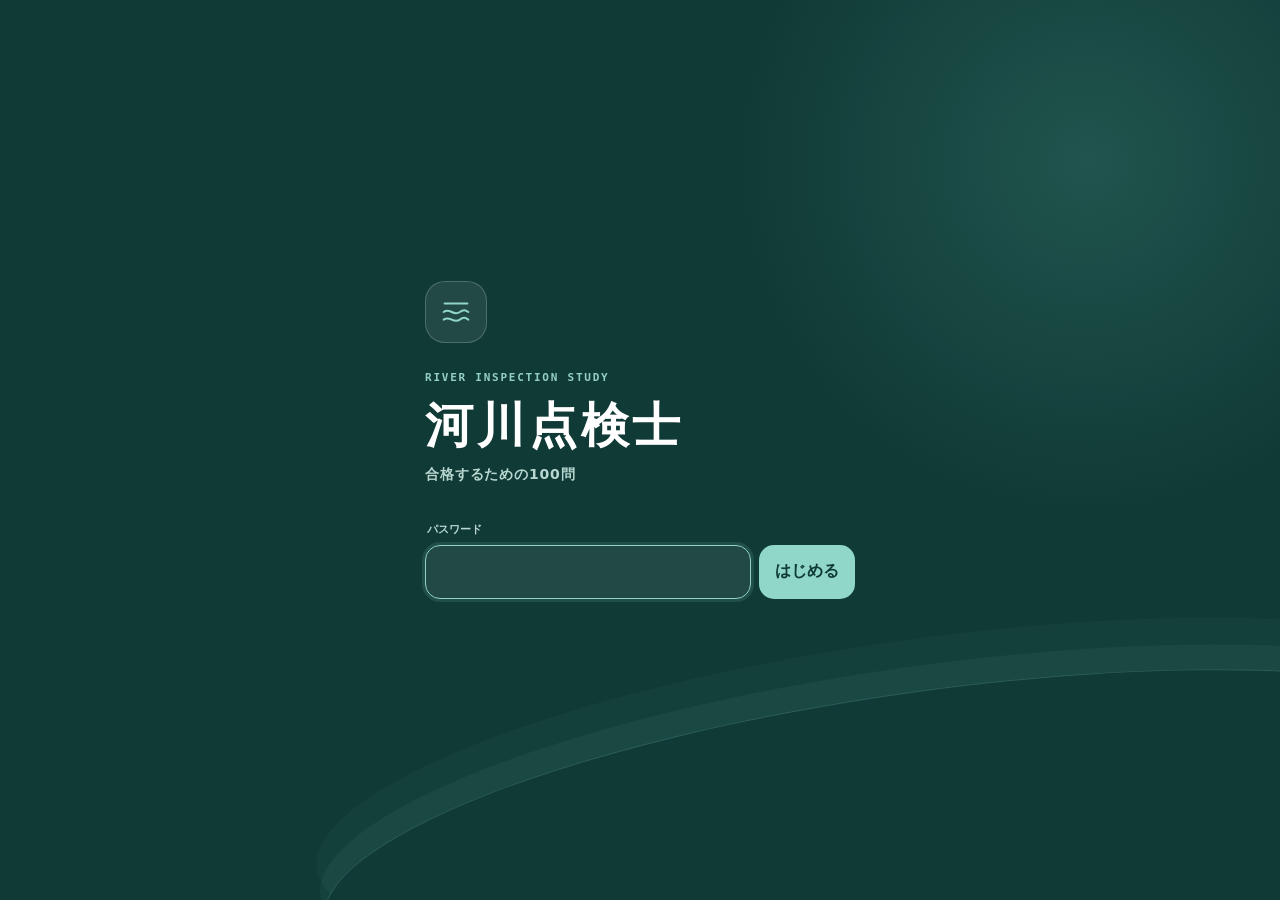
==== index.html @ 74ca167e "応援文を追加しクリック音量を調整" ====
<!doctype html>
<html lang="ja">
<head>
  <meta charset="utf-8">
  <meta name="viewport" content="width=device-width, initial-scale=1, viewport-fit=cover">
  <meta name="theme-color" content="#103a36">
  <meta name="description" content="河川点検士試験の学習と模擬試験に対応したオフラインPWA">
  <meta name="apple-mobile-web-app-capable" content="yes">
  <meta name="apple-mobile-web-app-status-bar-style" content="black-translucent">
  <meta name="apple-mobile-web-app-title" content="河川点検士">
  <link rel="manifest" href="./manifest.webmanifest?v=1.3.5">
  <link rel="icon" href="./assets/icon.svg?v=1.3.5" type="image/svg+xml">
  <link rel="apple-touch-icon" href="./assets/icon-180.png?v=1.3.5">
  <link rel="stylesheet" href="./styles.css?v=1.3.5">
  <title>河川点検士 — 問題演習</title>
</head>
<body>
  <div class="app-shell">
    <header class="topbar">
      <button class="brand" type="button" data-action="home" aria-label="ホームへ">
        <span class="brand-mark" aria-hidden="true">
          <svg viewBox="0 0 40 40"><path d="M8 11h24M7 20c7-5 10 5 17 0 4-3 6-2 9 0M7 28c7-5 10 5 17 0 4-3 6-2 9 0"/></svg>
        </span>
        <span><strong>河川点検士</strong><small>FIELD STUDY</small></span>
      </button>
      <div class="topbar-actions">
        <span class="offline-badge" id="networkBadge"><i></i><span>オンライン</span></span>
        <button class="icon-button" id="installButton" type="button" hidden aria-label="アプリをインストール">
          <svg viewBox="0 0 24 24"><path d="M12 3v12m0 0 4-4m-4 4-4-4M5 19h14"/></svg>
        </button>
      </div>
    </header>

    <main id="app" tabindex="-1"></main>

    <nav class="bottom-nav" id="bottomNav" aria-label="メインナビゲーション">
      <button type="button" class="active" data-action="home">
        <svg viewBox="0 0 24 24"><path d="m4 11 8-7 8 7v9h-6v-6h-4v6H4Z"/></svg>
        <span>ホーム</span>
      </button>
      <button type="button" data-action="show-history">
        <svg viewBox="0 0 24 24"><path d="M4 19V9m6 10V5m6 14v-7m5 7H2"/></svg>
        <span>成績</span>
      </button>
      <button type="button" data-action="show-bookmarks">
        <svg viewBox="0 0 24 24"><path d="M6 3h12v18l-6-4-6 4Z"/></svg>
        <span>見直し</span>
      </button>
    </nav>
  </div>

  <div class="toast" id="toast" role="status" aria-live="polite"></div>
  <div class="modal-root" id="modalRoot"></div>
  <script src="./photo-questions.js?v=1.3.5"></script>
  <script src="./questions.js?v=1.3.5"></script>
  <script src="./app.js?v=1.3.5"></script>
</body>
</html>
---- styles.css ----
:root {
  --ink: #172522;
  --muted: #65736f;
  --paper: #f5f4ee;
  --surface: #fff;
  --river: #0f7770;
  --river-deep: #103a36;
  --river-pale: #dfeee9;
  --orange: #e76f3c;
  --red: #b7483a;
  --line: #d9ded9;
  --shadow: 0 18px 45px rgba(18, 49, 45, .10);
  --radius: 22px;
  --safe-bottom: env(safe-area-inset-bottom, 0px);
  font-family: "Hiragino Kaku Gothic ProN", "Yu Gothic", "Meiryo", system-ui, sans-serif;
  color: var(--ink);
  background: var(--paper);
}

* { box-sizing: border-box; }
html { min-height: 100%; background: var(--river-deep); }
body {
  margin: 0;
  min-width: 320px;
  min-height: 100vh;
  min-height: 100dvh;
  background: radial-gradient(circle at 92% 2%, rgba(15, 119, 112, .12), transparent 28rem), var(--paper);
  -webkit-font-smoothing: antialiased;
  overscroll-behavior-y: none;
}
button, select { font: inherit; }
button { -webkit-tap-highlight-color: transparent; }
.app-shell { width: min(100%, 760px); min-height: 100vh; min-height: 100dvh; margin: 0 auto; background: var(--paper); box-shadow: 0 0 90px rgba(9, 31, 28, .12); }

.topbar {
  position: sticky;
  z-index: 20;
  top: 0;
  display: flex;
  min-height: 74px;
  align-items: center;
  justify-content: space-between;
  padding: max(10px, env(safe-area-inset-top)) 20px 10px;
  color: #fff;
  background: rgba(16, 58, 54, .96);
  backdrop-filter: blur(16px);
}
.brand { display: flex; align-items: center; gap: 11px; padding: 0; color: inherit; text-align: left; border: 0; background: transparent; cursor: pointer; }
.brand-mark { display: grid; width: 43px; height: 43px; place-items: center; border: 1px solid rgba(255,255,255,.25); border-radius: 14px; background: rgba(255,255,255,.08); }
.brand-mark svg { width: 29px; fill: none; stroke: #90d7c7; stroke-width: 2.1; stroke-linecap: round; }
.brand strong { display: block; font-size: 17px; letter-spacing: .08em; }
.brand small { display: block; margin-top: 2px; color: #9cc9c1; font: 600 8px/1.1 ui-monospace, monospace; letter-spacing: .22em; }
.topbar-actions { display: flex; align-items: center; gap: 8px; }
.offline-badge { display: inline-flex; align-items: center; gap: 6px; padding: 6px 9px; color: #bfe4dc; font-size: 10px; font-weight: 700; border: 1px solid rgba(255,255,255,.13); border-radius: 99px; }
.offline-badge i { width: 6px; height: 6px; border-radius: 50%; background: #6fd7a8; box-shadow: 0 0 0 3px rgba(111,215,168,.12); }
.offline-badge.is-offline i { background: #efad73; }
.icon-button { display: grid; width: 38px; height: 38px; place-items: center; color: #fff; border: 1px solid rgba(255,255,255,.2); border-radius: 12px; background: transparent; cursor: pointer; }
.icon-button svg { width: 20px; fill: none; stroke: currentColor; stroke-width: 1.8; stroke-linecap: round; stroke-linejoin: round; }
main { min-height: calc(100dvh - 74px); padding: 0 18px calc(92px + var(--safe-bottom)); outline: none; }

.hero { position: relative; overflow: hidden; margin: 0 -18px; padding: 34px 24px 70px; color: #fff; background: var(--river-deep); }
.hero::after { position: absolute; right: -10%; bottom: -74px; width: 70%; height: 150px; content: ""; transform: rotate(-7deg); border: 1px solid rgba(125, 214, 196, .3); border-radius: 50%; box-shadow: 0 -20px 0 rgba(87, 173, 158, .06), 0 -42px 0 rgba(87, 173, 158, .04); }
.eyebrow { margin: 0 0 9px; color: #94cfc3; font: 700 11px/1.2 ui-monospace, monospace; letter-spacing: .16em; text-transform: uppercase; }
.hero h1 { max-width: 12em; margin: 0; font-size: clamp(27px, 7vw, 39px); line-height: 1.35; letter-spacing: .03em; }
.hero h1 em { color: #90d7c7; font-style: normal; }
.hero-copy { max-width: 34em; margin: 13px 0 0; color: #c7dcda; font-size: 13px; line-height: 1.9; }
.hero-version { position: absolute; top: 38px; right: 22px; padding: 6px 10px; color: #a9d9d1; font: 700 10px/1 ui-monospace, monospace; border: 1px solid rgba(169,217,209,.3); border-radius: 99px; }
.home-content { position: relative; z-index: 2; margin-top: -42px; }
.status-card { display: grid; grid-template-columns: 1fr auto; gap: 14px; align-items: center; padding: 20px; border: 1px solid rgba(16, 58, 54, .06); border-radius: var(--radius); background: #fff; box-shadow: var(--shadow); }
.status-card h2 { margin: 0 0 7px; font-size: 17px; }
.status-card p { margin: 0; color: var(--muted); font-size: 12px; line-height: 1.65; }
.ring { position: relative; display: grid; width: 74px; height: 74px; place-items: center; border-radius: 50%; background: conic-gradient(var(--river) var(--progress, 0%), #e6ebe8 0); }
.ring::before { position: absolute; width: 57px; height: 57px; content: ""; border-radius: 50%; background: #fff; }
.ring span { position: relative; font: 800 16px/1 ui-monospace, monospace; }
.ring small { color: var(--muted); font-size: 9px; }
.resume-card { display: grid; grid-template-columns: 1fr auto; gap: 12px; align-items: center; margin-bottom: 11px; padding: 15px 17px; color: #fff; border-radius: 18px; background: #315e58; box-shadow: var(--shadow); }
.resume-card small, .resume-card strong, .resume-card span { display: block; }
.resume-card small { margin-bottom: 4px; color: #a9d5cd; font-size: 9px; font-weight: 700; letter-spacing: .1em; }
.resume-card strong { margin-bottom: 3px; font-size: 14px; }
.resume-card span { color: #c9ded9; font-size: 10px; }
.resume-card button { min-height: 38px; padding: 0 13px; color: var(--river-deep); font-size: 11px; font-weight: 800; border: 0; border-radius: 11px; background: #a2d8cd; cursor: pointer; }
.section-heading { display: flex; align-items: end; justify-content: space-between; margin: 30px 2px 14px; }
.section-heading h2 { margin: 0; font-size: 18px; }
.section-heading small { color: var(--muted); font-size: 10px; letter-spacing: .08em; }
.mode-grid { display: grid; grid-template-columns: repeat(2, minmax(0, 1fr)); gap: 11px; }
.mode-card { position: relative; min-height: 176px; padding: 19px; overflow: hidden; color: var(--ink); text-align: left; border: 1px solid rgba(16, 58, 54, .08); border-radius: 21px; background: var(--surface); box-shadow: 0 10px 28px rgba(26, 55, 50, .10); cursor: pointer; transition: transform .18s ease, box-shadow .18s ease; }
.mode-card:active { transform: scale(.985); }
.mode-card.primary { color: #fff; border-color: transparent; background: linear-gradient(145deg, #148b82, #0d6c66); box-shadow: 0 13px 30px rgba(15, 119, 112, .22); }
.mode-card.exam-card { color: #fff; border-color: transparent; background: linear-gradient(145deg, #e58b4a, #bd5d37); box-shadow: 0 13px 30px rgba(189, 93, 55, .20); }
.mode-card .mode-icon { display: grid; width: 43px; height: 43px; margin-bottom: 21px; place-items: center; color: var(--river); border-radius: 14px; background: var(--river-pale); }
.mode-card.primary .mode-icon, .mode-card.exam-card .mode-icon { color: #fff; background: rgba(255,255,255,.17); }
.mode-card .mode-default { position: absolute; top: 15px; right: 15px; padding: 5px 8px; color: var(--river-deep); font-size: 9px; font-weight: 800; border-radius: 99px; background: #a2d8cd; }
.mode-card svg { width: 23px; fill: none; stroke: currentColor; stroke-width: 1.8; stroke-linecap: round; stroke-linejoin: round; }
.mode-card strong { display: block; margin-bottom: 8px; font-size: 17px; }
.mode-card p { margin: 0; color: var(--muted); font-size: 11px; line-height: 1.65; }
.mode-card.primary p { color: #d4f1ec; }
.mode-card.exam-card p { color: #fff1e7; }
.mode-card .arrow { position: absolute; right: 17px; bottom: 15px; font-size: 18px; }
.filter-list { display: grid; gap: 9px; }
.filter-button { display: grid; grid-template-columns: 38px 1fr auto; gap: 12px; align-items: center; padding: 13px 15px; color: var(--ink); text-align: left; border: 1px solid transparent; border-radius: 16px; background: #fff; box-shadow: 0 7px 18px rgba(26, 55, 50, .06); cursor: pointer; transition: transform .18s ease, box-shadow .18s ease; }
.filter-button:active { transform: scale(.988); }
.filter-button .mini-icon { display: grid; width: 38px; height: 38px; place-items: center; color: var(--river); border-radius: 12px; background: var(--river-pale); font-weight: 800; }
.filter-button strong { display: block; margin-bottom: 2px; font-size: 13px; }
.filter-button small { color: var(--muted); font-size: 10px; }
.filter-button > span:last-child { color: #93a09d; }
.filter-button[data-filter="photo"] { border-color: #b9ded5; background: #edf8f5; }
.filter-button[data-filter="photo"] .mini-icon { color: #08766e; background: #cfece5; }
.filter-button[data-filter="law"] { border-color: #c3d9ed; background: #eff6fc; }
.filter-button[data-filter="law"] .mini-icon { color: #276a9c; background: #d9eaf8; }
.filter-button[data-filter="rank-s"] { border-color: #efc9c1; background: #fff2ef; }
.filter-button[data-filter="rank-s"] .mini-icon { color: #a94738; background: #f8dcd6; }
.filter-button[data-filter="hard"] { border-color: #ecd7a5; background: #fff8e7; }
.filter-button[data-filter="hard"] .mini-icon { color: #8a6119; background: #f5e7bd; }
.filter-button[data-filter="trend"] { border-color: #d8cbea; background: #f7f2fc; }
.filter-button[data-filter="trend"] .mini-icon { color: #6f4a93; background: #e8dcf4; }
.disclaimer { display: flex; gap: 10px; margin: 22px 2px 0; padding: 14px; color: #6d6759; font-size: 10px; line-height: 1.65; border: 1px solid #e1dacb; border-radius: 14px; background: #f1ecdf; }
.disclaimer b { flex: 0 0 auto; }

.quiz-shell { padding-top: 18px; }
.quiz-header { display: grid; grid-template-columns: 1fr auto; gap: 12px; align-items: start; }
.quiz-meta { color: var(--muted); font: 700 11px/1.3 ui-monospace, monospace; letter-spacing: .08em; }
.quiz-meta strong { color: var(--river); }
.timer { display: inline-flex; gap: 6px; align-items: center; padding: 8px 10px; color: var(--river-deep); font: 700 13px/1 ui-monospace, monospace; border-radius: 10px; background: var(--river-pale); }
.timer.is-urgent { color: #fff; background: var(--red); animation: pulse 1.2s infinite; }
@keyframes pulse { 50% { opacity: .75; } }
.timer svg { width: 15px; fill: none; stroke: currentColor; stroke-width: 2; }
.progress-track { height: 5px; margin: 14px 0 19px; overflow: hidden; border-radius: 9px; background: #dfe4e1; }
.progress-track i { display: block; height: 100%; width: var(--progress, 0%); border-radius: inherit; background: var(--river); transition: width .25s ease; }
.question-tags { display: flex; flex-wrap: wrap; gap: 6px; margin-bottom: 13px; }
.tag { padding: 5px 8px; color: var(--muted); font-size: 9px; font-weight: 700; border: 1px solid var(--line); border-radius: 99px; background: #fff; }
.tag.type { color: var(--river); border-color: #b8d6cf; background: #e9f3f0; }
.tag.rank-s { color: #9a3b2f; border-color: #edc6bd; background: #fff0ec; }
.question-title { margin: 0 0 18px; font-size: clamp(19px, 4.8vw, 24px); line-height: 1.65; letter-spacing: .015em; }
.visual-panel { position: relative; overflow: hidden; margin: 0 0 18px; border-radius: 19px; background: #ccd9d4; box-shadow: inset 0 0 0 1px rgba(0,0,0,.05); aspect-ratio: 16 / 9; }
.visual-panel svg { display: block; width: 100%; height: 100%; }
.visual-label { position: absolute; right: 10px; bottom: 9px; padding: 5px 8px; color: #fff; font-size: 9px; font-weight: 700; border-radius: 7px; background: rgba(9, 29, 27, .64); backdrop-filter: blur(5px); }
.photo-figure { margin: 0 0 18px; }
.photo-figure .visual-panel { margin-bottom: 7px; }
.photo-scene { aspect-ratio: 4 / 3; background: #172420; }
.question-photo { display: block; width: 100%; height: 100%; object-fit: contain; background: #172420; }
.photo-source { padding: 0 3px; color: var(--muted); font-size: 10px; line-height: 1.5; }
.photo-source a { color: #31675e; text-decoration: underline; text-underline-offset: 2px; }
.choices { display: grid; gap: 10px; }
.choice { display: grid; grid-template-columns: 31px 1fr auto; gap: 11px; align-items: center; width: 100%; min-height: 58px; padding: 11px 13px; color: var(--ink); text-align: left; border: 1px solid #d9dedb; border-radius: 15px; background: #fff; cursor: pointer; }
.choice:disabled { cursor: default; opacity: 1; }
.choice-letter { display: grid; width: 31px; height: 31px; place-items: center; color: var(--river); font: 800 12px/1 ui-monospace, monospace; border-radius: 10px; background: var(--river-pale); }
.choice span:nth-child(2) { font-size: 13px; line-height: 1.55; }
.choice.is-selected { border-color: var(--river); box-shadow: 0 0 0 1px var(--river); }
.choice.is-selected::after { content: "選択"; color: var(--muted); font-size: 9px; font-weight: 800; }
.choice.is-correct { border-color: #4b9a77; background: #eef8f3; }
.choice.is-wrong { border-color: #cf776b; background: #fff1ef; }
.choice.is-correct::after { content: "正解"; color: #478f70; }
.choice.is-wrong::after { content: "不正解"; color: #b95749; }
.choice.is-correct .choice-letter { color: #fff; background: #478f70; }
.choice.is-wrong .choice-letter { color: #fff; background: #b95749; }
.answer-panel { margin-top: 17px; padding: 17px; border-left: 4px solid var(--river); border-radius: 4px 15px 15px 4px; background: #e8f2ef; animation: reveal .25s ease-out; }
@keyframes reveal { from { opacity: 0; transform: translateY(6px); } }
.answer-result { display: flex; align-items: center; gap: 8px; margin-bottom: 10px; color: var(--river-deep); font-size: 15px; font-weight: 800; }
.answer-result.wrong { color: var(--red); }
.answer-panel p { margin: 0; font-size: 12px; line-height: 1.9; }
.answer-panel dl { display: grid; grid-template-columns: auto 1fr; gap: 7px 10px; margin: 13px 0 0; padding-top: 12px; font-size: 10px; border-top: 1px solid #cdded8; }
.answer-panel dt { color: var(--muted); }
.answer-panel dd { margin: 0; font-weight: 700; }
.quiz-controls { position: sticky; z-index: 10; bottom: 0; display: grid; grid-template-columns: auto auto 1fr; gap: 8px; margin: 26px -18px calc(-92px - var(--safe-bottom)); padding: 12px 18px calc(12px + var(--safe-bottom)); border-top: 1px solid rgba(16,58,54,.08); background: rgba(245,244,238,.93); backdrop-filter: blur(16px); }
.control-button { min-height: 46px; padding: 0 13px; color: var(--river-deep); font-size: 12px; font-weight: 700; border: 1px solid #ced6d2; border-radius: 13px; background: #fff; cursor: pointer; }
.control-button:disabled { color: #a5aeab; background: #eef0ed; cursor: default; }
.control-button.primary { color: #fff; border-color: var(--river); background: var(--river); }
.control-button.bookmarked { color: #fff; border-color: var(--orange); background: var(--orange); }
.quiz-controls .answer-button { grid-column: 1 / -1; color: #fff; border-color: var(--river-deep); background: var(--river-deep); }
.quiz-controls .answer-button:disabled { color: #8b9693; border-color: #d9ddda; background: #e7e9e6; }
.quiz-controls .list-button { grid-column: 1 / -1; min-height: 38px; color: var(--muted); background: transparent; }
.quiz-controls .exit-button { grid-column: 1 / -1; min-height: 38px; color: #8c4439; border-color: #e3c5bf; background: #fff7f5; }
.end-study-button { color: #99483d; border-color: #dfc2bc; background: #fff6f4; }

.page-heading { padding: 26px 2px 18px; }
.page-heading p { margin: 0 0 5px; color: var(--river); font: 700 10px/1.2 ui-monospace, monospace; letter-spacing: .13em; }
.page-heading h1 { margin: 0; font-size: 25px; }
.result-hero { padding: 25px; color: #fff; border-radius: 24px; background: var(--river-deep); }
.score-line { display: flex; align-items: end; justify-content: space-between; gap: 16px; }
.score-number { font: 800 clamp(44px, 15vw, 68px)/1 ui-monospace, monospace; }
.score-number small { color: #99c3bd; font-size: 17px; }
.score-label { margin-top: 8px; color: #b9d2ce; font-size: 11px; }
.result-grade { padding: 7px 11px; color: var(--river-deep); font-size: 12px; font-weight: 800; border-radius: 99px; background: #9de0d1; }
.score-bar { height: 7px; margin-top: 22px; overflow: hidden; border-radius: 9px; background: rgba(255,255,255,.12); }
.score-bar i { display: block; width: var(--score, 0%); height: 100%; border-radius: inherit; background: #91d4c6; }
.stat-grid { display: grid; grid-template-columns: repeat(3, 1fr); gap: 9px; margin: 13px 0 23px; }
.stat-box { padding: 14px 8px; text-align: center; border-radius: 15px; background: #fff; }
.stat-box strong { display: block; font: 800 20px/1.2 ui-monospace, monospace; }
.stat-box span { color: var(--muted); font-size: 9px; }
.action-stack { display: grid; gap: 9px; }
.wide-button { width: 100%; min-height: 52px; padding: 0 18px; color: var(--river-deep); font-weight: 800; border: 1px solid #ccd5d1; border-radius: 15px; background: #fff; cursor: pointer; }
.wide-button.primary { color: #fff; border-color: var(--river); background: var(--river); }
.question-list { display: grid; grid-template-columns: repeat(5, 1fr); gap: 8px; }
.question-cell { position: relative; aspect-ratio: 1; color: var(--ink); font: 800 12px/1 ui-monospace, monospace; border: 1px solid var(--line); border-radius: 12px; background: #fff; cursor: pointer; }
.question-cell.answered { color: #fff; border-color: var(--river); background: var(--river); }
.question-cell.review::after { position: absolute; top: 4px; right: 4px; width: 6px; height: 6px; content: ""; border-radius: 50%; background: var(--orange); box-shadow: 0 0 0 2px rgba(255,255,255,.65); }
.legend { display: flex; flex-wrap: wrap; gap: 12px; margin: 0 0 16px; color: var(--muted); font-size: 10px; }
.legend span::before { display: inline-block; width: 8px; height: 8px; margin-right: 5px; content: ""; border-radius: 50%; background: var(--line); }
.legend .done::before { background: var(--river); }
.legend .later::before { background: var(--orange); }
.history-list { display: grid; gap: 9px; }
.history-item { display: grid; grid-template-columns: 1fr auto; gap: 14px; align-items: center; padding: 15px; border: 1px solid var(--line); border-radius: 15px; background: #fff; }
.history-item strong { display: block; margin-bottom: 5px; font-size: 13px; }
.history-item small { color: var(--muted); font-size: 10px; }
.history-score { color: var(--river); font: 800 17px/1 ui-monospace, monospace; }
.empty-state { padding: 54px 24px; color: var(--muted); text-align: center; border: 1px dashed #ccd4d0; border-radius: 20px; }
.empty-state strong { display: block; margin-bottom: 8px; color: var(--ink); }
.back-link { display: inline-flex; margin-bottom: 17px; padding: 0; color: var(--river); font-size: 12px; font-weight: 700; border: 0; background: none; cursor: pointer; }
.review-summary { display: grid; grid-template-columns: 1fr 1fr; gap: 10px; margin-bottom: 20px; }
.review-summary div { padding: 18px; border-radius: 17px; background: #fff; }
.review-summary strong, .review-summary span { display: block; }
.review-summary strong { margin-bottom: 5px; color: var(--river); font: 800 27px/1 ui-monospace, monospace; }
.review-summary span { color: var(--muted); font-size: 10px; }
.review-list { display: grid; gap: 8px; margin-top: 22px; }
.review-list button { display: grid; grid-template-columns: auto 1fr; gap: 4px 10px; padding: 14px; color: var(--ink); text-align: left; border: 1px solid var(--line); border-radius: 14px; background: #fff; cursor: pointer; }
.review-list button > span { grid-row: span 2; color: var(--river); font: 800 10px/1.4 ui-monospace, monospace; }
.review-list strong { overflow: hidden; font-size: 12px; font-weight: 700; text-overflow: ellipsis; white-space: nowrap; }
.review-list small { color: var(--muted); font-size: 9px; }
.ios-install { width: 100%; margin-top: 20px; padding: 13px; color: var(--river); font-size: 11px; font-weight: 800; border: 1px solid #b8d2cc; border-radius: 13px; background: #edf6f3; cursor: pointer; }

.bottom-nav { position: fixed; z-index: 30; right: 0; bottom: 0; left: 0; display: grid; grid-template-columns: repeat(3, 1fr); width: min(100%, 760px); min-height: calc(68px + var(--safe-bottom)); margin: 0 auto; padding: 7px 12px var(--safe-bottom); border-top: 1px solid rgba(16,58,54,.09); background: rgba(255,255,255,.94); backdrop-filter: blur(18px); }
.bottom-nav button { display: grid; place-content: center; gap: 3px; color: #86918e; border: 0; background: none; cursor: pointer; }
.bottom-nav button.active { color: var(--river); }
.bottom-nav svg { width: 21px; height: 21px; margin: auto; fill: none; stroke: currentColor; stroke-width: 1.8; stroke-linecap: round; stroke-linejoin: round; }
.bottom-nav span { font-size: 9px; font-weight: 700; }
.bottom-nav[hidden] { display: none; }
.toast { position: fixed; z-index: 100; right: 16px; bottom: calc(86px + var(--safe-bottom)); left: 16px; width: fit-content; max-width: calc(100% - 32px); margin: auto; padding: 11px 16px; color: #fff; font-size: 12px; text-align: center; border-radius: 12px; background: rgba(16,58,54,.94); box-shadow: var(--shadow); opacity: 0; transform: translateY(10px); pointer-events: none; transition: .2s ease; }
.toast.show { opacity: 1; transform: none; }
.modal-root:empty { display: none; }
.modal-root { position: fixed; z-index: 80; inset: 0; display: grid; align-items: end; background: rgba(9,30,27,.5); backdrop-filter: blur(4px); }
.modal { width: min(100%, 760px); max-height: 82dvh; margin: 0 auto; padding: 12px 20px calc(24px + var(--safe-bottom)); overflow: auto; border-radius: 24px 24px 0 0; background: var(--paper); animation: sheet .24s ease-out; }
@keyframes sheet { from { transform: translateY(24px); opacity: 0; } }
.modal-grip { width: 40px; height: 4px; margin: 2px auto 20px; border-radius: 9px; background: #c2cac6; }
.modal h2 { margin: 0 0 7px; font-size: 20px; }
.modal > p { margin: 0 0 18px; color: var(--muted); font-size: 12px; line-height: 1.7; }
.modal-actions { display: grid; gap: 9px; }
.modal-choice { width: 100%; padding: 15px; color: var(--ink); text-align: left; border: 1px solid var(--line); border-radius: 14px; background: #fff; cursor: pointer; }
.modal-choice strong { display: block; margin-bottom: 3px; }
.modal-choice small { color: var(--muted); }
.modal-close { margin-top: 18px; }

.password-screen {
  position: fixed;
  z-index: 90;
  inset: 0;
  display: grid;
  min-height: 100dvh;
  padding: max(24px, env(safe-area-inset-top)) 22px max(24px, env(safe-area-inset-bottom));
  place-items: center;
  overflow: hidden;
  color: #fff;
  background:
    radial-gradient(circle at 85% 18%, rgba(109, 204, 185, .18), transparent 22rem),
    var(--river-deep);
}
.password-screen::after {
  position: absolute;
  right: -20%;
  bottom: -9%;
  width: 95%;
  height: 32%;
  content: "";
  transform: rotate(-8deg);
  border: 1px solid rgba(143, 212, 198, .22);
  border-radius: 50%;
  box-shadow: 0 -25px 0 rgba(143, 212, 198, .05), 0 -52px 0 rgba(143, 212, 198, .035);
}
.password-card { position: relative; z-index: 1; width: min(100%, 430px); }
.password-mark { display: grid; width: 62px; height: 62px; margin-bottom: 28px; place-items: center; border: 1px solid rgba(255,255,255,.2); border-radius: 20px; background: rgba(255,255,255,.08); }
.password-mark svg { width: 38px; fill: none; stroke: #90d7c7; stroke-width: 2.1; stroke-linecap: round; }
.password-card h1 { margin: 0; font-size: clamp(32px, 10vw, 48px); letter-spacing: .08em; }
.password-card > p:not(.eyebrow) { margin: 8px 0 38px; color: #b9d7d1; font-size: 14px; font-weight: 700; letter-spacing: .06em; }
.password-card form label { display: block; margin: 0 0 8px 2px; color: #b9d7d1; font-size: 11px; font-weight: 700; }
.password-entry { display: grid; grid-template-columns: 1fr auto; gap: 8px; }
.password-entry input { width: 100%; min-width: 0; height: 54px; padding: 0 16px; color: #fff; font-size: 20px; letter-spacing: .2em; border: 1px solid rgba(255,255,255,.24); border-radius: 15px; outline: 0; background: rgba(255,255,255,.08); }
.password-entry input:focus { border-color: #8fd4c6; box-shadow: 0 0 0 3px rgba(143,212,198,.13); }
.password-entry input[aria-invalid="true"] { border-color: #ef9b89; }
.password-entry button { min-width: 96px; color: var(--river-deep); font-weight: 800; border: 0; border-radius: 15px; background: #90d7c7; cursor: pointer; }
#passwordError { display: block; min-height: 20px; padding: 8px 2px 0; color: #ffb6a7; font-size: 11px; }

.experience-screen {
  position: fixed;
  z-index: 100;
  inset: 0;
  width: 100%;
  height: 100vh;
  height: 100dvh;
  overflow: hidden;
  color: #fff;
  background: #132522;
}
.experience-screen::before {
  position: absolute;
  z-index: 0;
  inset: -28px;
  content: "";
  background: center / cover no-repeat;
  filter: blur(22px) brightness(.58);
  transform: scale(1.08);
}
.intro-screen::before { background-image: url("./assets/launch.jpg"); }
.outro-screen::before { background-image: url("./assets/finish.jpg"); }
.experience-photo { position: absolute; z-index: 1; inset: 0; width: 100%; height: 100%; object-fit: contain; }
.intro-screen { cursor: pointer; }
.intro-screen .experience-photo,
.outro-screen .experience-photo { object-position: center; }
.experience-shade { position: absolute; z-index: 1; inset: 0; pointer-events: none; }
.intro-screen .experience-shade { background: linear-gradient(180deg, rgba(4,20,18,.30) 0%, transparent 32%, transparent 55%, rgba(4,18,16,.78) 100%); }
.outro-screen .experience-shade { background: linear-gradient(180deg, rgba(5,19,15,.18), transparent 45%, rgba(4,18,16,.7) 100%); }
.speech-bubble {
  position: absolute;
  z-index: 2;
  padding: 17px 19px;
  color: #171d1b;
  font-size: clamp(14px, 4vw, 18px);
  font-weight: 800;
  line-height: 1.7;
  border-radius: 22px;
  background: #fff;
  box-shadow: 0 15px 35px rgba(6,22,18,.24);
}
.intro-bubble {
  top: max(68px, calc(env(safe-area-inset-top) + 44px));
  left: max(18px, env(safe-area-inset-left));
  width: min(72vw, 310px);
  white-space: pre-line;
}
.intro-bubble::after {
  position: absolute;
  right: 18px;
  bottom: -22px;
  width: 0;
  height: 0;
  content: "";
  transform: rotate(-10deg);
  border-top: 28px solid #fff;
  border-right: 7px solid transparent;
  border-left: 18px solid transparent;
}
.typing-caret { display: inline-block; width: 2px; height: 1.1em; margin-left: 3px; vertical-align: -.15em; background: #172522; animation: caret-blink .65s steps(1) infinite; }
@keyframes caret-blink { 50% { opacity: 0; } }
.intro-title { position: absolute; z-index: 2; right: 22px; bottom: max(38px, calc(env(safe-area-inset-bottom) + 24px)); left: 22px; text-shadow: 0 3px 18px rgba(0,0,0,.55); }
.intro-title small { display: block; margin-bottom: 8px; color: #a7d9d0; font: 700 10px/1 ui-monospace, monospace; letter-spacing: .18em; }
.intro-title h1 { margin: 0; font-size: clamp(30px, 9vw, 48px); line-height: 1.28; letter-spacing: .05em; }
.intro-title h1 em { color: #a4dfd2; font-size: .58em; font-style: normal; }
.intro-title > span { display: block; margin-top: 14px; color: rgba(255,255,255,.76); font-size: 10px; font-weight: 700; letter-spacing: .1em; }
.outro-bubble {
  right: 20px;
  bottom: max(158px, calc(env(safe-area-inset-bottom) + 142px));
  left: 20px;
}
.outro-bubble::after {
  position: absolute;
  top: -27px;
  right: 19%;
  width: 0;
  height: 0;
  content: "";
  transform: rotate(8deg);
  border-right: 18px solid transparent;
  border-bottom: 31px solid #fff;
  border-left: 7px solid transparent;
}
.outro-home {
  position: absolute;
  z-index: 3;
  right: 20px;
  bottom: max(28px, calc(env(safe-area-inset-bottom) + 18px));
  left: 20px;
  min-height: 56px;
  color: #fff;
  font-size: 14px;
  font-weight: 800;
  border: 1px solid rgba(255,255,255,.55);
  border-radius: 17px;
  background: rgba(12,47,42,.78);
  box-shadow: 0 12px 30px rgba(0,0,0,.25);
  backdrop-filter: blur(12px);
  cursor: pointer;
}

@media (min-width: 580px) {
  main { padding-right: 30px; padding-left: 30px; }
  .hero { margin-right: -30px; margin-left: -30px; padding-right: 36px; padding-left: 36px; }
  .home-content { margin-top: -46px; }
  .mode-grid { gap: 14px; }
  .filter-list { grid-template-columns: repeat(2, 1fr); }
  .question-list { grid-template-columns: repeat(10, 1fr); }
  .quiz-controls { margin-right: -30px; margin-left: -30px; padding-right: 30px; padding-left: 30px; }
  .intro-bubble { left: max(7vw, env(safe-area-inset-left)); width: min(36vw, 390px); }
  .outro-bubble { right: auto; bottom: 150px; left: max(24px, env(safe-area-inset-left)); width: min(30vw, 340px); }
  .outro-bubble::after {
    top: 50%;
    right: -28px;
    bottom: auto;
    transform: translateY(-50%);
    border-top: 16px solid transparent;
    border-right: 0;
    border-bottom: 16px solid transparent;
    border-left: 30px solid #fff;
  }
  .outro-home { right: auto; left: max(24px, env(safe-area-inset-left)); width: min(30vw, 340px); }
}
@media (orientation: landscape) and (max-height: 560px) {
  .intro-bubble { top: max(26px, env(safe-area-inset-top)); width: min(42vw, 330px); }
  .intro-title { bottom: max(20px, env(safe-area-inset-bottom)); }
  .intro-title h1 { font-size: clamp(26px, 5vw, 40px); }
  .outro-bubble { top: max(30px, env(safe-area-inset-top)); right: auto; bottom: auto; left: max(24px, env(safe-area-inset-left)); width: min(30vw, 340px); }
  .outro-bubble::after { top: 50%; right: -28px; bottom: auto; transform: translateY(-50%); border-top: 16px solid transparent; border-right: 0; border-bottom: 16px solid transparent; border-left: 30px solid #fff; }
  .outro-home { right: auto; bottom: max(20px, env(safe-area-inset-bottom)); left: max(24px, env(safe-area-inset-left)); width: min(30vw, 340px); }
}
@media (display-mode: standalone) { .topbar { padding-top: max(12px, env(safe-area-inset-top)); } }
@media (prefers-reduced-motion: reduce) { *, *::before, *::after { scroll-behavior: auto !important; animation-duration: .01ms !important; transition-duration: .01ms !important; } }
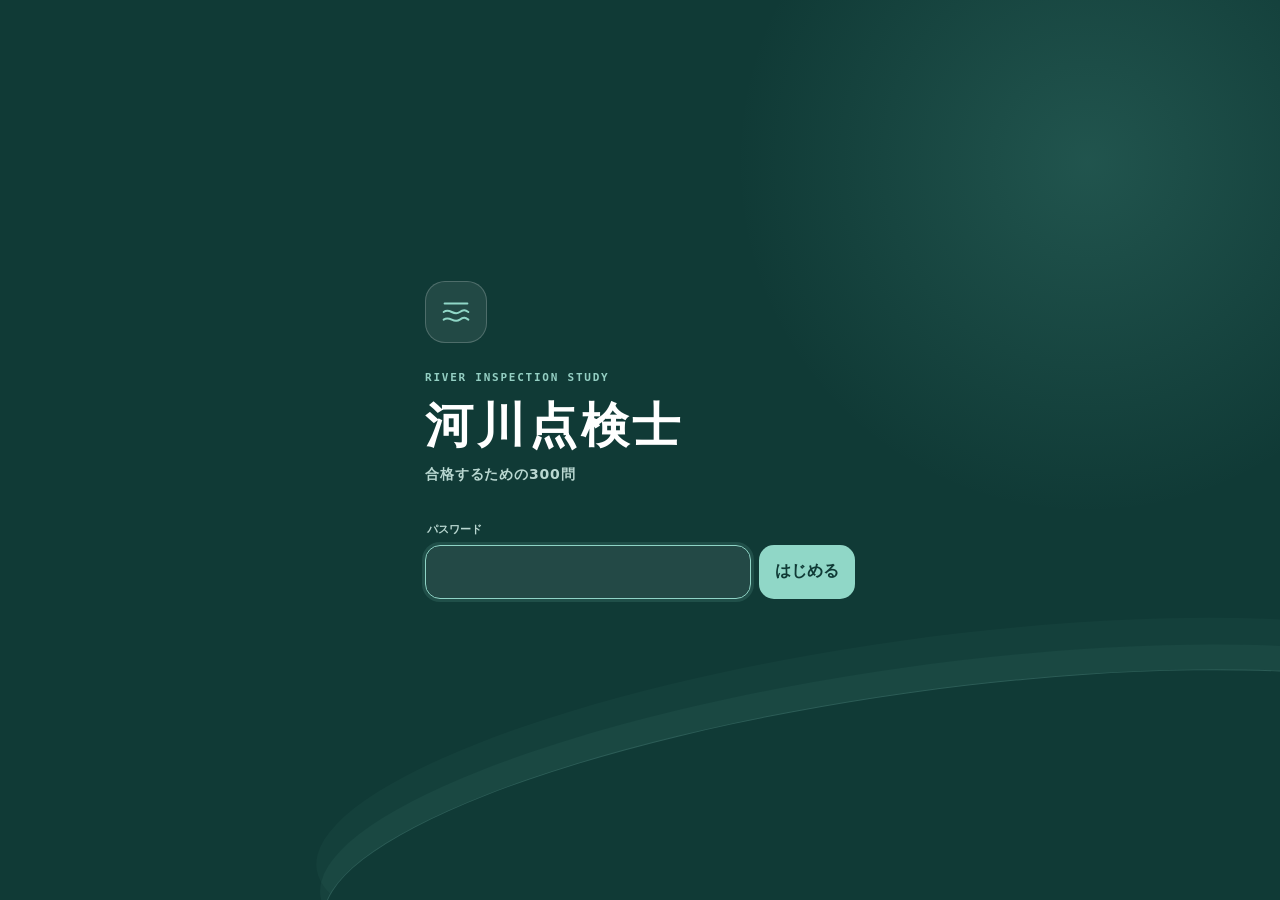
==== commit 089618dc: "300問版と回答履歴の引継ぎを追加" ====
--- a/index.html
+++ b/index.html
@@ -8,10 +8,10 @@
   <meta name="apple-mobile-web-app-capable" content="yes">
   <meta name="apple-mobile-web-app-status-bar-style" content="black-translucent">
   <meta name="apple-mobile-web-app-title" content="河川点検士">
-  <link rel="manifest" href="./manifest.webmanifest?v=1.3.5">
-  <link rel="icon" href="./assets/icon.svg?v=1.3.5" type="image/svg+xml">
-  <link rel="apple-touch-icon" href="./assets/icon-180.png?v=1.3.5">
-  <link rel="stylesheet" href="./styles.css?v=1.3.5">
+  <link rel="manifest" href="./manifest.webmanifest?v=1.4.0">
+  <link rel="icon" href="./assets/icon.svg?v=1.4.0" type="image/svg+xml">
+  <link rel="apple-touch-icon" href="./assets/icon-180.png?v=1.4.0">
+  <link rel="stylesheet" href="./styles.css?v=1.4.0">
   <title>河川点検士 — 問題演習</title>
 </head>
 <body>
@@ -51,8 +51,9 @@
 
   <div class="toast" id="toast" role="status" aria-live="polite"></div>
   <div class="modal-root" id="modalRoot"></div>
-  <script src="./photo-questions.js?v=1.3.5"></script>
-  <script src="./questions.js?v=1.3.5"></script>
-  <script src="./app.js?v=1.3.5"></script>
+  <script src="./photo-questions.js?v=1.4.0"></script>
+  <script src="./questions.js?v=1.4.0"></script>
+  <script src="./extended-questions.js?v=1.4.0"></script>
+  <script src="./app.js?v=1.4.0"></script>
 </body>
 </html>
--- a/styles.css
+++ b/styles.css
@@ -113,6 +113,9 @@
 .filter-button[data-filter="hard"] .mini-icon { color: #8a6119; background: #f5e7bd; }
 .filter-button[data-filter="trend"] { border-color: #d8cbea; background: #f7f2fc; }
 .filter-button[data-filter="trend"] .mini-icon { color: #6f4a93; background: #e8dcf4; }
+.study-reset-button { display: grid; width: 100%; gap: 4px; margin-top: 20px; padding: 14px 16px; color: #93473d; text-align: left; border: 1px solid #e1c2bc; border-radius: 16px; background: #fff6f4; cursor: pointer; }
+.study-reset-button strong { font-size: 13px; }
+.study-reset-button span { color: #8c6b66; font-size: 10px; }
 .disclaimer { display: flex; gap: 10px; margin: 22px 2px 0; padding: 14px; color: #6d6759; font-size: 10px; line-height: 1.65; border: 1px solid #e1dacb; border-radius: 14px; background: #f1ecdf; }
 .disclaimer b { flex: 0 0 auto; }
 
@@ -190,6 +193,7 @@
 .action-stack { display: grid; gap: 9px; }
 .wide-button { width: 100%; min-height: 52px; padding: 0 18px; color: var(--river-deep); font-weight: 800; border: 1px solid #ccd5d1; border-radius: 15px; background: #fff; cursor: pointer; }
 .wide-button.primary { color: #fff; border-color: var(--river); background: var(--river); }
+.wide-button.danger { color: #fff; border-color: var(--red); background: var(--red); }
 .question-list { display: grid; grid-template-columns: repeat(5, 1fr); gap: 8px; }
 .question-cell { position: relative; aspect-ratio: 1; color: var(--ink); font: 800 12px/1 ui-monospace, monospace; border: 1px solid var(--line); border-radius: 12px; background: #fff; cursor: pointer; }
 .question-cell.answered { color: #fff; border-color: var(--river); background: var(--river); }
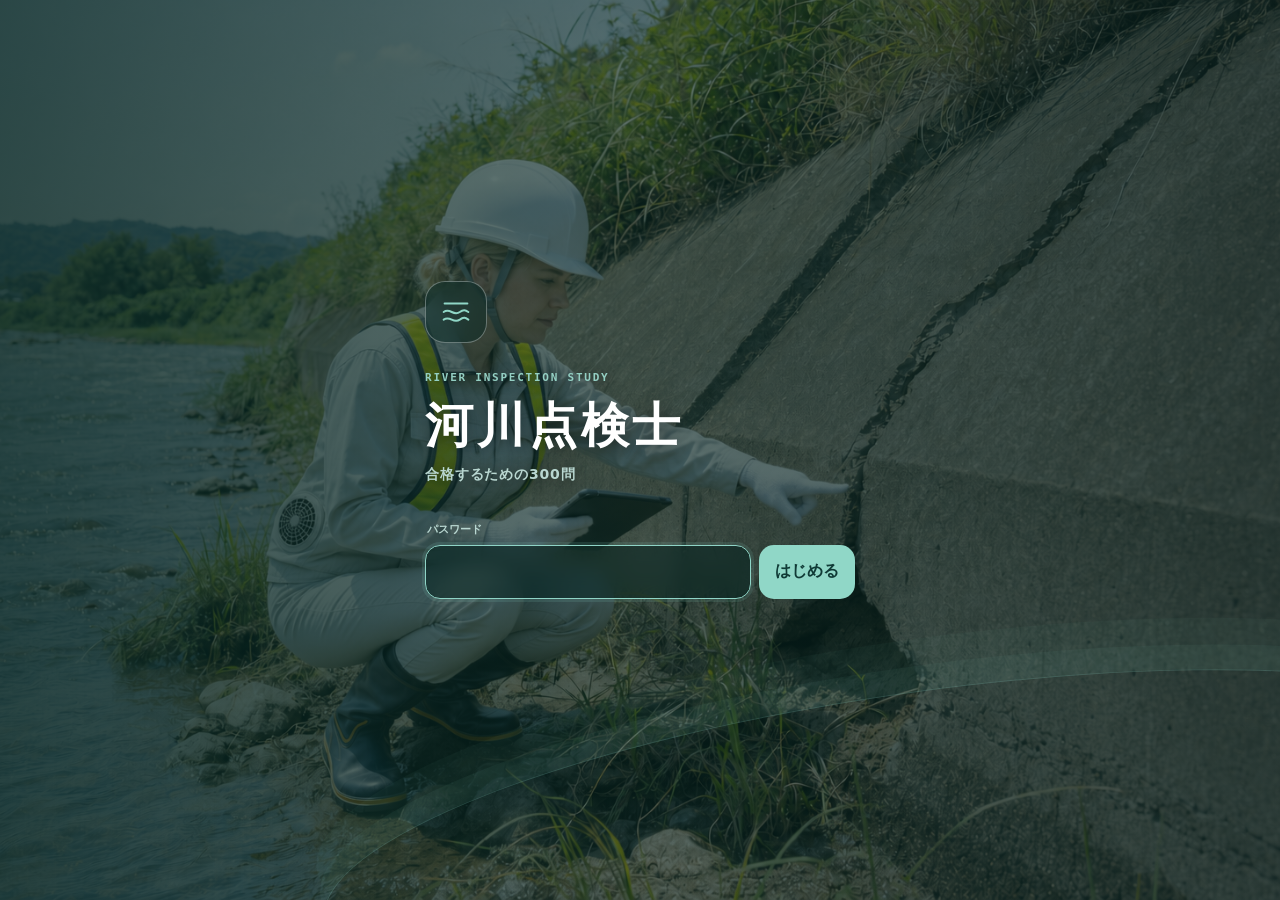
==== commit 83277038: "パスワード背景と起動メッセージ間隔を調整" ====
--- a/index.html
+++ b/index.html
@@ -8,10 +8,10 @@
   <meta name="apple-mobile-web-app-capable" content="yes">
   <meta name="apple-mobile-web-app-status-bar-style" content="black-translucent">
   <meta name="apple-mobile-web-app-title" content="河川点検士">
-  <link rel="manifest" href="./manifest.webmanifest?v=1.4.0">
-  <link rel="icon" href="./assets/icon.svg?v=1.4.0" type="image/svg+xml">
-  <link rel="apple-touch-icon" href="./assets/icon-180.png?v=1.4.0">
-  <link rel="stylesheet" href="./styles.css?v=1.4.0">
+  <link rel="manifest" href="./manifest.webmanifest?v=1.4.1">
+  <link rel="icon" href="./assets/icon.svg?v=1.4.1" type="image/svg+xml">
+  <link rel="apple-touch-icon" href="./assets/icon-180.png?v=1.4.1">
+  <link rel="stylesheet" href="./styles.css?v=1.4.1">
   <title>河川点検士 — 問題演習</title>
 </head>
 <body>
@@ -51,9 +51,9 @@
 
   <div class="toast" id="toast" role="status" aria-live="polite"></div>
   <div class="modal-root" id="modalRoot"></div>
-  <script src="./photo-questions.js?v=1.4.0"></script>
-  <script src="./questions.js?v=1.4.0"></script>
-  <script src="./extended-questions.js?v=1.4.0"></script>
-  <script src="./app.js?v=1.4.0"></script>
+  <script src="./photo-questions.js?v=1.4.1"></script>
+  <script src="./questions.js?v=1.4.1"></script>
+  <script src="./extended-questions.js?v=1.4.1"></script>
+  <script src="./app.js?v=1.4.1"></script>
 </body>
 </html>
--- a/styles.css
+++ b/styles.css
@@ -254,7 +254,8 @@
   overflow: hidden;
   color: #fff;
   background:
-    radial-gradient(circle at 85% 18%, rgba(109, 204, 185, .18), transparent 22rem),
+    linear-gradient(90deg, rgba(7, 39, 35, .82), rgba(7, 39, 35, .62) 48%, rgba(7, 31, 29, .74)),
+    url("./assets/password-background.png") 42% center / cover no-repeat,
     var(--river-deep);
 }
 .password-screen::after {
@@ -269,14 +270,14 @@
   border-radius: 50%;
   box-shadow: 0 -25px 0 rgba(143, 212, 198, .05), 0 -52px 0 rgba(143, 212, 198, .035);
 }
-.password-card { position: relative; z-index: 1; width: min(100%, 430px); }
-.password-mark { display: grid; width: 62px; height: 62px; margin-bottom: 28px; place-items: center; border: 1px solid rgba(255,255,255,.2); border-radius: 20px; background: rgba(255,255,255,.08); }
+.password-card { position: relative; z-index: 1; width: min(100%, 430px); text-shadow: 0 2px 16px rgba(0,0,0,.45); }
+.password-mark { display: grid; width: 62px; height: 62px; margin-bottom: 28px; place-items: center; border: 1px solid rgba(255,255,255,.32); border-radius: 20px; background: rgba(6,39,35,.48); backdrop-filter: blur(10px); }
 .password-mark svg { width: 38px; fill: none; stroke: #90d7c7; stroke-width: 2.1; stroke-linecap: round; }
 .password-card h1 { margin: 0; font-size: clamp(32px, 10vw, 48px); letter-spacing: .08em; }
 .password-card > p:not(.eyebrow) { margin: 8px 0 38px; color: #b9d7d1; font-size: 14px; font-weight: 700; letter-spacing: .06em; }
 .password-card form label { display: block; margin: 0 0 8px 2px; color: #b9d7d1; font-size: 11px; font-weight: 700; }
 .password-entry { display: grid; grid-template-columns: 1fr auto; gap: 8px; }
-.password-entry input { width: 100%; min-width: 0; height: 54px; padding: 0 16px; color: #fff; font-size: 20px; letter-spacing: .2em; border: 1px solid rgba(255,255,255,.24); border-radius: 15px; outline: 0; background: rgba(255,255,255,.08); }
+.password-entry input { width: 100%; min-width: 0; height: 54px; padding: 0 16px; color: #fff; font-size: 20px; letter-spacing: .2em; border: 1px solid rgba(255,255,255,.38); border-radius: 15px; outline: 0; background: rgba(5,35,32,.55); backdrop-filter: blur(10px); }
 .password-entry input:focus { border-color: #8fd4c6; box-shadow: 0 0 0 3px rgba(143,212,198,.13); }
 .password-entry input[aria-invalid="true"] { border-color: #ef9b89; }
 .password-entry button { min-width: 96px; color: var(--river-deep); font-weight: 800; border: 0; border-radius: 15px; background: #90d7c7; cursor: pointer; }
@@ -327,7 +328,7 @@
   top: max(68px, calc(env(safe-area-inset-top) + 44px));
   left: max(18px, env(safe-area-inset-left));
   width: min(72vw, 310px);
-  white-space: pre-line;
+  white-space: pre-wrap;
 }
 .intro-bubble::after {
   position: absolute;
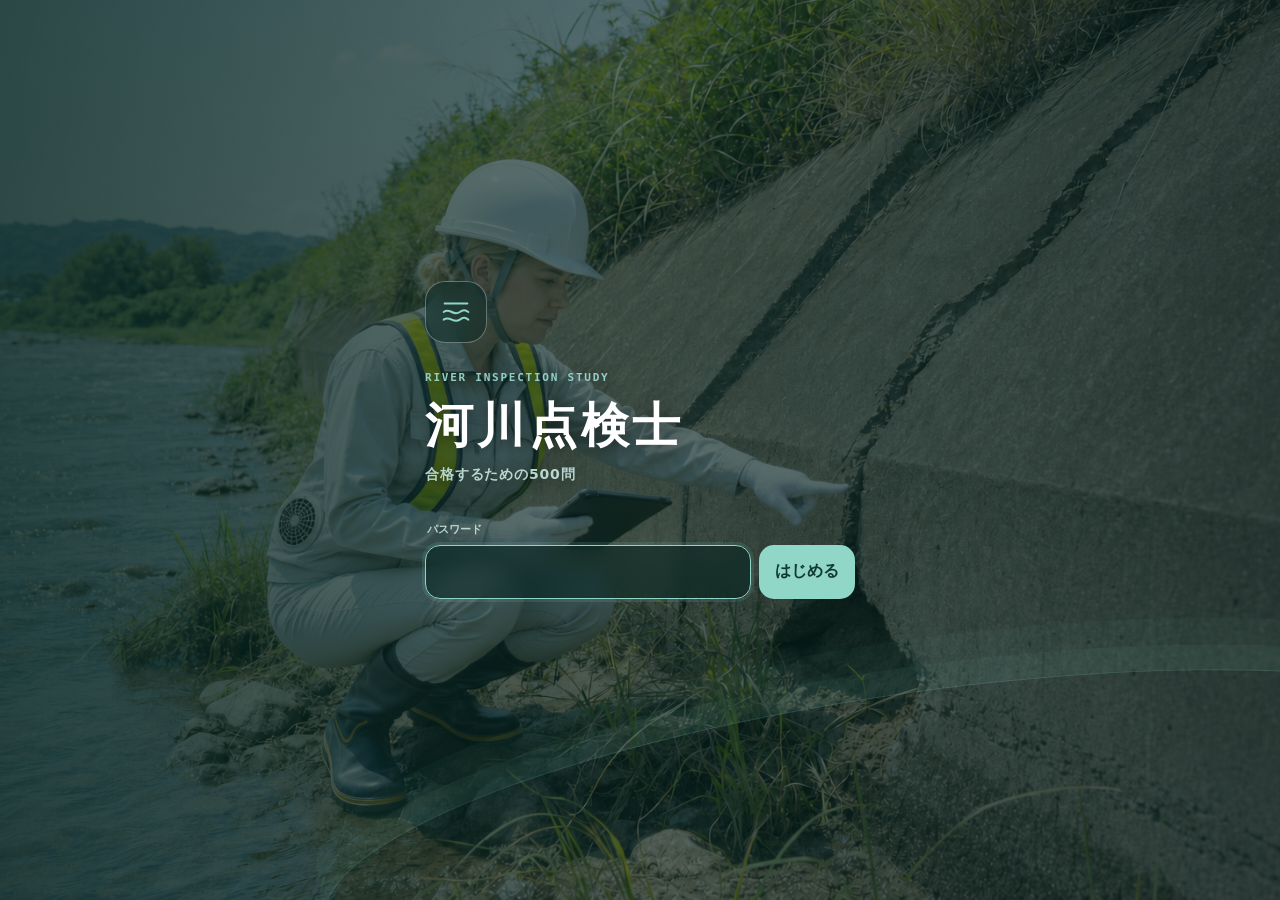
==== commit ca3f8560: "500問版をローカル実装" ====
--- a/index.html
+++ b/index.html
@@ -8,10 +8,10 @@
   <meta name="apple-mobile-web-app-capable" content="yes">
   <meta name="apple-mobile-web-app-status-bar-style" content="black-translucent">
   <meta name="apple-mobile-web-app-title" content="河川点検士">
-  <link rel="manifest" href="./manifest.webmanifest?v=1.4.1">
-  <link rel="icon" href="./assets/icon.svg?v=1.4.1" type="image/svg+xml">
-  <link rel="apple-touch-icon" href="./assets/icon-180.png?v=1.4.1">
-  <link rel="stylesheet" href="./styles.css?v=1.4.1">
+  <link rel="manifest" href="./manifest.webmanifest?v=1.5.0">
+  <link rel="icon" href="./assets/icon.svg?v=1.5.0" type="image/svg+xml">
+  <link rel="apple-touch-icon" href="./assets/icon-180.png?v=1.5.0">
+  <link rel="stylesheet" href="./styles.css?v=1.5.0">
   <title>河川点検士 — 問題演習</title>
 </head>
 <body>
@@ -51,9 +51,10 @@
 
   <div class="toast" id="toast" role="status" aria-live="polite"></div>
   <div class="modal-root" id="modalRoot"></div>
-  <script src="./photo-questions.js?v=1.4.1"></script>
-  <script src="./questions.js?v=1.4.1"></script>
-  <script src="./extended-questions.js?v=1.4.1"></script>
-  <script src="./app.js?v=1.4.1"></script>
+  <script src="./photo-questions.js?v=1.5.0"></script>
+  <script src="./questions.js?v=1.5.0"></script>
+  <script src="./extended-questions.js?v=1.5.0"></script>
+  <script src="./v500-questions.js?v=1.5.0"></script>
+  <script src="./app.js?v=1.5.0"></script>
 </body>
 </html>
--- a/styles.css
+++ b/styles.css
@@ -116,6 +116,9 @@
 .study-reset-button { display: grid; width: 100%; gap: 4px; margin-top: 20px; padding: 14px 16px; color: #93473d; text-align: left; border: 1px solid #e1c2bc; border-radius: 16px; background: #fff6f4; cursor: pointer; }
 .study-reset-button strong { font-size: 13px; }
 .study-reset-button span { color: #8c6b66; font-size: 10px; }
+.legacy-import-button { display: grid; width: 100%; gap: 4px; margin-top: 12px; padding: 15px 16px; color: var(--river-deep); text-align: left; border: 1px solid #9ccdc3; border-radius: 16px; background: #e7f5f1; cursor: pointer; }
+.legacy-import-button strong { font-size: 13px; }
+.legacy-import-button span { color: #52736d; font-size: 10px; }
 .disclaimer { display: flex; gap: 10px; margin: 22px 2px 0; padding: 14px; color: #6d6759; font-size: 10px; line-height: 1.65; border: 1px solid #e1dacb; border-radius: 14px; background: #f1ecdf; }
 .disclaimer b { flex: 0 0 auto; }
 
@@ -242,6 +245,11 @@
 .modal-choice strong { display: block; margin-bottom: 3px; }
 .modal-choice small { color: var(--muted); }
 .modal-close { margin-top: 18px; }
+.migration-badge { display: inline-flex; margin-bottom: 12px; padding: 6px 10px; color: var(--river); font-size: 10px; font-weight: 800; border-radius: 99px; background: #dcefe9; }
+.migration-summary { display: grid; grid-template-columns: repeat(2, 1fr); gap: 9px; margin: 0 0 18px; }
+.migration-summary span { padding: 13px; color: var(--muted); font-size: 10px; text-align: center; border: 1px solid var(--line); border-radius: 14px; background: #fff; }
+.migration-summary strong { display: block; margin-bottom: 3px; color: var(--river-deep); font: 800 22px/1 ui-monospace, monospace; }
+.migration-note { display: block; margin-top: 13px; color: var(--muted); font-size: 9px; line-height: 1.65; }
 
 .password-screen {
   position: fixed;
@@ -326,9 +334,12 @@
 }
 .intro-bubble {
   top: max(68px, calc(env(safe-area-inset-top) + 44px));
-  left: max(18px, env(safe-area-inset-left));
-  width: min(72vw, 310px);
-  white-space: pre-wrap;
+  left: max(6px, env(safe-area-inset-left));
+  width: min(80vw, 330px);
+  padding-right: 14px;
+  padding-left: 14px;
+  text-align: left;
+  white-space: pre-line;
 }
 .intro-bubble::after {
   position: absolute;
